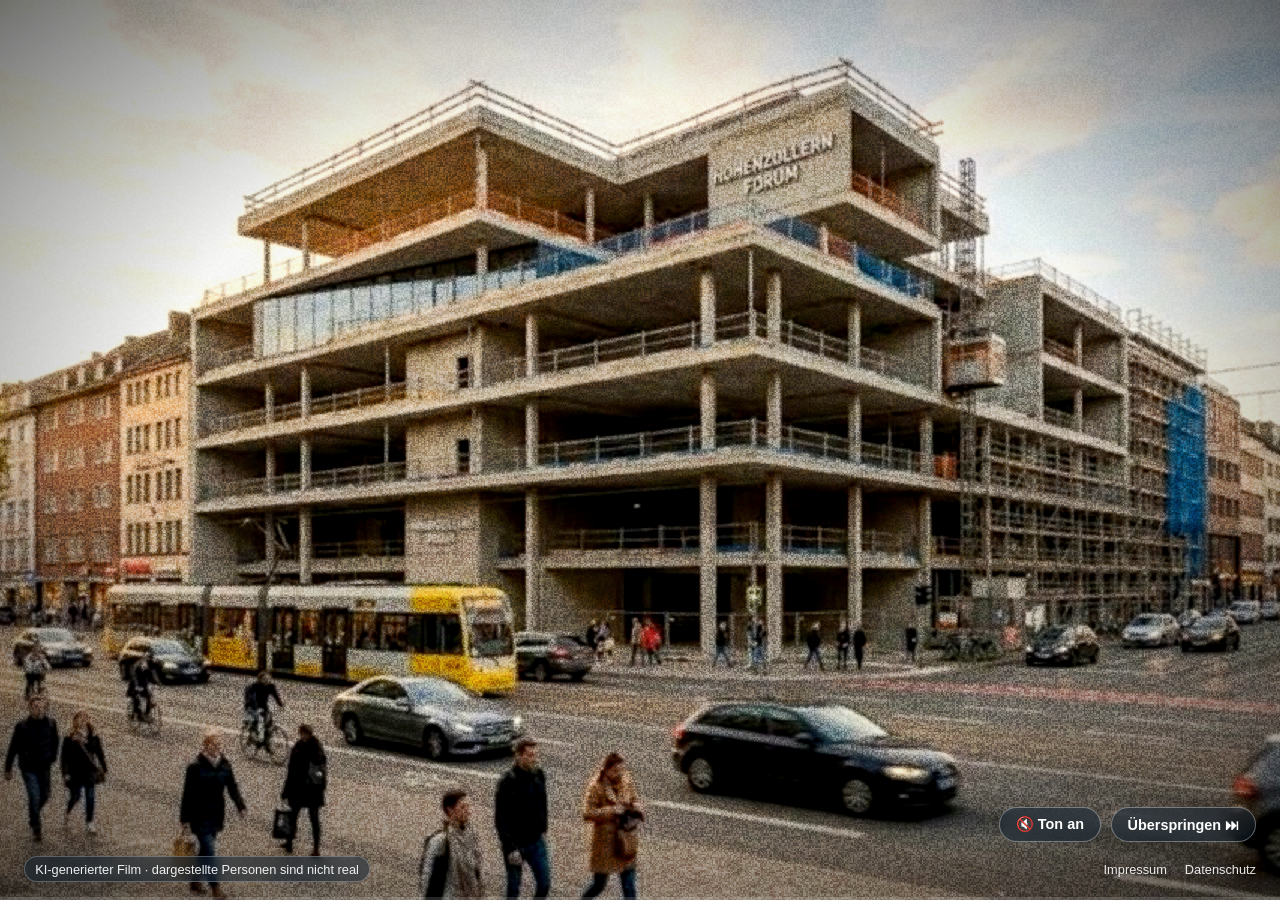
==== index.html @ 2e7d27ce "Landingpage BS Solutions: Intro-Film, Logo-Navigation, Impressum & Datenschutz - Endlos laufender In" ====
<!DOCTYPE html>
<html lang="de">
<head>
  <meta charset="utf-8">
  <meta name="viewport" content="width=device-width, initial-scale=1">
  <title>BS Solutions UG (haftungsbeschränkt)</title>
  <meta name="description" content="BS Solutions – Software für Einsatzplanung und Bestandssanierung: myDispo & Bestandsprofi.">
  <meta property="og:image" content="Public/web/hero.jpg">
  <link rel="icon" type="image/png" href="Public/web/favicon-64.png">
  <link rel="apple-touch-icon" href="Public/web/apple-touch-icon.png">
  <link rel="preload" as="image" href="Public/web/hero.jpg">
  <link rel="stylesheet" href="hero.css">
</head>
<body>
  <main class="stage" id="stage">

    <!-- Schluss-Szene: Hero-Video (liegt unter dem Film, wird weich eingeblendet; danach startet der Film von vorn) -->
    <video class="hero-image" id="heroVideo" muted playsinline preload="auto" poster="Public/web/hero.jpg"
           aria-label="BS Solutions – Team arbeitet gemeinsam an einem digitalen Dashboard">
      <source src="Public/BS%20Solutions%20hero_Video_original.mp4" type="video/mp4">
    </video>

    <!-- Film: vier Clips, die mit Pixel-Übergang ineinander übergehen (Reihenfolge/Längen in hero.js) -->
    <div class="film" id="film">
      <video class="clip is-active" id="clipA" muted playsinline preload="auto" poster="Public/web/bestand-poster.jpg">
        <source src="Public/bg-video.mp4" type="video/mp4">
      </video>
      <video class="clip" id="clipB" muted playsinline preload="auto" poster="Public/web/mydispo-poster.jpg">
        <source src="Public/myDispo%20Film%20aktuell.mp4" type="video/mp4">
      </video>
      <video class="clip" id="clipC" muted playsinline preload="auto" poster="Public/web/bss-poster.jpg">
        <source src="Public/BSS%20Video_original.mp4" type="video/mp4">
      </video>
      <video class="clip" id="clipD" muted playsinline preload="auto" poster="Public/web/rakete-poster.jpg">
        <source src="Public/BS%20Rakete%20Video_original.mp4" type="video/mp4">
      </video>
      <!-- Film-Look: Pixel-Glitch, Korn, Kratzer, Flackern, Vignette -->
      <canvas class="pixel-fx" id="pixelFx" aria-hidden="true"></canvas>
      <div class="fx grain" id="grain" aria-hidden="true"></div>
      <div class="fx scratches" aria-hidden="true"></div>
      <div class="fx flicker" aria-hidden="true"></div>
      <div class="fx vignette" aria-hidden="true"></div>
    </div>

    <!-- weicher Lichtschleier beim Übergang -->
    <div class="veil" aria-hidden="true"></div>

    <!-- Logo-Leiste (erscheint erst nach dem Film) -->
    <nav class="logo-bar" id="logoBar" aria-label="Unsere Produkte">
      <a href="https://mydispo.cloud" class="logo-chip" target="_blank" rel="noopener">
        <img src="Public/Logo_myDispo.png" alt="myDispo – Alltagsbegleitung und Einsatzplanung">
      </a>
      <a href="https://bestandsprofi.de" class="logo-chip" target="_blank" rel="noopener">
        <img src="Public/web/logo-bestandsprofi.png" alt="Bestandsprofi – Sanierungssoftware">
      </a>
    </nav>

    <!-- Steuerung während des Films -->
    <div class="film-controls" id="filmControls">
      <button type="button" class="ctrl" id="soundBtn" aria-pressed="false">🔇 Ton an</button>
      <button type="button" class="ctrl" id="skipBtn">Überspringen ⏭</button>
    </div>
    <div class="progress" id="progress"><span id="progressBar"></span></div>

    <!-- Fallback, falls Autoplay blockiert ist -->
    <button type="button" class="start-btn" id="startBtn" hidden>▶ Film starten</button>

    <!-- Nach dem Film -->
    <div class="end-ui" id="endUi">
      <button type="button" class="ctrl" id="replayBtn">↻ Film von vorn</button>
    </div>

    <!-- immer sichtbar: KI-Kennzeichnung (EU AI Act Art. 50) und Pflichtlinks -->
    <footer class="footer-bar">
      <p class="ai-label">KI-generierter Film · dargestellte Personen sind nicht real</p>
      <nav class="legal-links">
        <a href="impressum.html">Impressum</a>
        <a href="datenschutz.html">Datenschutz</a>
      </nav>
    </footer>
  </main>

  <script src="hero.js"></script>
</body>
</html>
---- hero.css ----
/* BS Solutions – Hero / Intro-Film */
*, *::before, *::after { box-sizing: border-box; }
html, body { margin: 0; height: 100%; background: #000; overflow: hidden; }
body { font-family: -apple-system, BlinkMacSystemFont, "Segoe UI", Roboto, "Helvetica Neue", Arial, sans-serif; color: #fff; }

.stage { position: fixed; inset: 0; overflow: hidden; background: #000; }

/* ---------- Endbild ---------- */
.hero-image {
  position: absolute; inset: 0; width: 100%; height: 100%;
  object-fit: cover; object-position: center;
  opacity: 0; transform: scale(1.08); filter: blur(12px);
  /* beim Neustart erst ausblenden, wenn der Film es wieder verdeckt */
  transition: opacity 0s linear 1.3s, transform 0s linear 1.3s, filter 0s linear 1.3s;
}
.stage.revealed .hero-image {
  opacity: 1; transform: scale(1); filter: blur(0);
  transition: opacity 2.2s ease .5s, filter 2.4s ease .5s, transform 4s cubic-bezier(.16,1,.3,1) .5s;
}

/* ---------- Film ---------- */
.film { position: absolute; inset: 0; z-index: 2; transition: opacity 1.2s ease, transform 1.2s ease, filter 1.2s ease; }
.clip {
  position: absolute; inset: 0; width: 100%; height: 100%; object-fit: cover;
  opacity: 0; transition: opacity 1s ease;
}
.clip.is-active { opacity: 1; }
.stage.revealed .film {
  opacity: 0; transform: scale(1.04); filter: blur(10px);
  transition: opacity 2.2s ease, transform 2.6s ease, filter 2s ease;
  pointer-events: none;
}

/* ---------- Film-Look ---------- */
.clip { filter: contrast(1.14) saturate(1.18) sepia(.06) brightness(.97); }
.clip.is-active { animation: weave 1.6s steps(1) infinite; }
@keyframes weave {            /* minimales Bildstand-Zittern wie beim Projektor */
  0%   { transform: scale(1.012) translate(0, 0); }
  12%  { transform: scale(1.012) translate(-1px, 1px); }
  25%  { transform: scale(1.012) translate(1px, 0); }
  37%  { transform: scale(1.012) translate(0, -1px); }
  50%  { transform: scale(1.012) translate(1px, 1px); }
  62%  { transform: scale(1.012) translate(-1px, 0); }
  75%  { transform: scale(1.012) translate(0, 1px); }
  87%  { transform: scale(1.012) translate(1px, -1px); }
}
.fx { position: absolute; pointer-events: none; }

/* Filmkorn: Rausch-Kachel (per JS erzeugt), springt 24×/s */
.grain {
  inset: -50%; width: 200%; height: 200%;
  background-repeat: repeat; background-size: 270px 270px; image-rendering: pixelated;
  mix-blend-mode: overlay; opacity: .3;
  animation: grain .5s steps(12) infinite;
}
@keyframes grain {
  0%   { transform: translate(0, 0); }       8%  { transform: translate(-6%, 4%); }
  17%  { transform: translate(5%, -7%); }    25% { transform: translate(-9%, -3%); }
  33%  { transform: translate(7%, 8%); }     42% { transform: translate(-3%, 9%); }
  50%  { transform: translate(10%, -2%); }   58% { transform: translate(-8%, 6%); }
  67%  { transform: translate(3%, -9%); }    75% { transform: translate(-5%, -6%); }
  83%  { transform: translate(8%, 3%); }     92% { transform: translate(-2%, -8%); }
}

/* Kratzer: dünne helle Linien, die sporadisch aufblitzen */
.scratches { inset: 0; overflow: hidden; }
.scratches::before, .scratches::after {
  content: ""; position: absolute; top: -5%; height: 110%; width: 1px;
  background: linear-gradient(transparent, rgba(255,255,255,.55) 20%, rgba(255,255,255,.25) 70%, transparent);
  opacity: 0;
}
.scratches::before { animation: scratchA 4.3s steps(1) infinite; }
.scratches::after  { width: 2px; background: linear-gradient(transparent, rgba(0,0,0,.45) 30%, transparent); animation: scratchB 6.7s steps(1) infinite; }
@keyframes scratchA {
  0% { left: 22%; opacity: 0; } 18% { left: 23%; opacity: .8; } 20% { left: 71%; opacity: .5; }
  22% { opacity: 0; } 61% { left: 48%; opacity: .7; } 63% { left: 48.4%; opacity: .4; } 65% { opacity: 0; }
}
@keyframes scratchB {
  0% { left: 80%; opacity: 0; } 34% { left: 12%; opacity: .7; } 36% { left: 12.3%; opacity: .5; }
  39% { opacity: 0; } 82% { left: 63%; opacity: .6; } 84% { opacity: 0; }
}

/* Helligkeits-Flackern */
.flicker { inset: 0; background: #000; opacity: 0; animation: flicker 2.2s steps(1) infinite; }
@keyframes flicker {
  0% { opacity: .04; } 9% { opacity: 0; } 21% { opacity: .07; } 24% { opacity: .01; }
  47% { opacity: .05; } 52% { opacity: 0; } 70% { opacity: .08; } 73% { opacity: .02; } 91% { opacity: .05; }
}

.vignette { inset: 0; background: radial-gradient(ellipse at center, transparent 55%, rgba(0,0,0,.55) 100%); }

/* Pixel-Glitch: niedrig aufgelöstes Videobild, hart hochskaliert */
.pixel-fx {
  position: absolute; inset: 0; width: 100%; height: 100%;
  image-rendering: pixelated; image-rendering: crisp-edges;
  opacity: 0; pointer-events: none;
  filter: contrast(1.14) saturate(1.25);
}
.pixel-fx.on { opacity: 1; }

@media (prefers-reduced-motion: reduce) {
  .clip.is-active, .grain, .scratches::before, .scratches::after, .flicker { animation: none; }
}

/* weicher Lichtschleier, der kurz durchs Bild zieht */
.veil {
  position: absolute; inset: 0; z-index: 3; pointer-events: none; opacity: 0;
  background: radial-gradient(ellipse at 50% 45%, rgba(255,255,255,.55), rgba(26,136,207,.18) 55%, transparent 80%);
}
.stage.revealed .veil { animation: veil 3s ease-in-out forwards; }
@keyframes veil { 0% { opacity: 0; } 40% { opacity: 1; } 100% { opacity: 0; } }

/* ---------- Logo-Leiste ---------- */
.logo-bar {
  position: absolute; top: clamp(14px, 3vh, 32px); right: clamp(14px, 3vw, 48px); z-index: 10;
  display: flex; gap: clamp(10px, 1.6vw, 22px); align-items: center;
  visibility: hidden;
}
.stage.logos-in .logo-bar { visibility: visible; }
.logo-chip {
  display: flex; align-items: center; justify-content: center;
  height: clamp(54px, 7vh, 78px); padding: 8px clamp(14px, 1.5vw, 22px);
  background: rgba(255,255,255,.88);
  backdrop-filter: blur(10px) saturate(1.4); -webkit-backdrop-filter: blur(10px) saturate(1.4);
  border: 1px solid rgba(255,255,255,.9);
  border-radius: 16px;
  box-shadow: 0 18px 40px -18px rgba(5,25,45,.7);
  opacity: 0;
  transition: transform .25s ease, box-shadow .25s ease, background .25s ease;
}
.logo-chip img { height: 100%; width: auto; display: block; }
.logo-chip:hover, .logo-chip:focus-visible {
  transform: translateY(-3px) scale(1.04);
  background: #fff;
  box-shadow: 0 24px 50px -16px rgba(5,25,45,.8), 0 0 0 3px rgba(26,136,207,.55);
  outline: none;
}
.stage.logos-in .logo-chip { animation: glideIn 1.2s cubic-bezier(.22,1,.36,1) both; }
.stage.logos-in .logo-chip:nth-child(2) { animation-delay: .2s; }
@keyframes glideIn {
  from { opacity: 0; transform: translateY(-28px); filter: blur(6px); }
  to   { opacity: 1; transform: none; filter: blur(0); }
}
/* nach der Animation: Hover-Transition wieder aktiv */
.stage.final .logo-chip { animation: none; opacity: 1; }

/* ---------- Steuerung ---------- */
.ctrl {
  font: inherit; font-size: .9rem; font-weight: 600; color: #fff; cursor: pointer;
  padding: .55em 1.1em; border-radius: 999px;
  background: rgba(10,30,50,.45); border: 1px solid rgba(255,255,255,.35);
  backdrop-filter: blur(8px); -webkit-backdrop-filter: blur(8px);
  transition: background .2s;
}
.ctrl:hover, .ctrl:focus-visible { background: rgba(10,30,50,.75); outline: none; }
.film-controls {
  position: absolute; right: 24px; bottom: 58px; z-index: 8; display: flex; gap: 10px;
  transition: opacity .4s;
}
/* während des Hero-Videos bleibt nur der Ton-Button sichtbar */
.stage.revealed #skipBtn { display: none; }

.progress { position: absolute; left: 0; right: 0; bottom: 0; height: 3px; background: rgba(255,255,255,.15); z-index: 8; }
.progress span { display: block; height: 100%; width: 0; background: linear-gradient(90deg, #0e5a8a, #1a88cf, #7cc4f5); }
.stage.revealed .progress { opacity: 0; transition: opacity .3s; }

.start-btn {
  position: absolute; left: 50%; top: 50%; transform: translate(-50%, -50%); z-index: 9;
  font: inherit; font-size: 1.2rem; font-weight: 700; color: #fff; cursor: pointer;
  padding: 1em 2em; border-radius: 999px; border: 0;
  background: linear-gradient(135deg, #0e5a8a, #1a88cf);
  box-shadow: 0 20px 50px -15px rgba(26,136,207,.9);
}

.end-ui {
  position: absolute; left: 50%; bottom: 14px; transform: translateX(-50%); z-index: 8;
  opacity: 0; pointer-events: none; transition: opacity .8s ease .6s;
}
.stage.final .end-ui { opacity: 1; pointer-events: auto; }
.stage:not(.revealed) #replayBtn { opacity: 0; pointer-events: none; transition: opacity .4s; }

/* Fußleiste: KI-Hinweis + Impressum/Datenschutz – jederzeit sichtbar */
.footer-bar {
  position: absolute; left: 24px; right: 24px; bottom: 18px; z-index: 8;
  display: flex; justify-content: space-between; align-items: center; gap: 16px;
  font-size: .8rem; pointer-events: none;
}
.footer-bar > * { pointer-events: auto; }
.ai-label {
  margin: 0; padding: .35em .8em; border-radius: 999px;
  color: rgba(255,255,255,.92); background: rgba(10,30,50,.45);
  border: 1px solid rgba(255,255,255,.25);
  backdrop-filter: blur(6px); -webkit-backdrop-filter: blur(6px);
}
.legal-links { display: flex; gap: 18px; }
.legal-links a { color: rgba(255,255,255,.9); text-decoration: none; text-shadow: 0 1px 6px rgba(0,0,0,.7); }
.legal-links a:hover, .legal-links a:focus-visible { text-decoration: underline; }
.ctrl.pulse { animation: pulse 1.6s ease-in-out infinite; }
@keyframes pulse { 0%, 100% { box-shadow: 0 0 0 0 rgba(26,136,207,.7); } 50% { box-shadow: 0 0 0 10px rgba(26,136,207,0); } }

/* ---------- Mobil ---------- */
@media (max-aspect-ratio: 1/1) {
  .hero-image { object-position: 18% center; }
  .logo-bar { left: 50%; right: auto; transform: translateX(-50%); top: auto; bottom: 130px; flex-direction: column; }
  .logo-chip { height: 64px; }
  .footer-bar { left: 12px; right: 12px; bottom: 12px; flex-direction: column; gap: 6px; font-size: .72rem; }
  .ai-label { text-align: center; }
  .film-controls { left: 16px; right: 16px; bottom: 76px; justify-content: center; }
  .end-ui { bottom: 124px; }
  .logo-bar { bottom: 176px; }
}
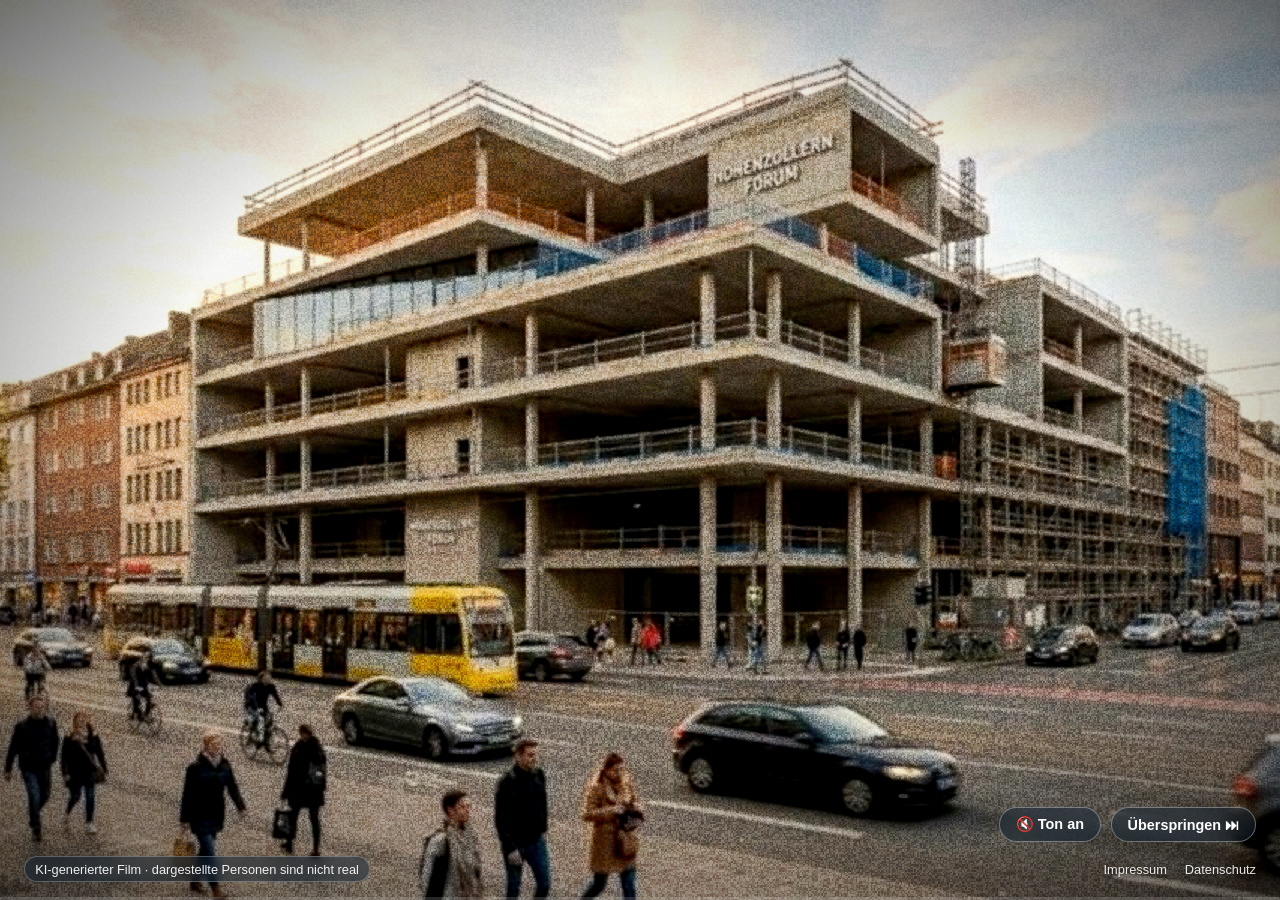
==== commit a07f5791: "Raketen-Video durch BS-Future-Video ersetzen Das neue Video läuft weiterhin fest an dritter Stelle i" ====
--- a/index.html
+++ b/index.html
@@ -31,8 +31,8 @@
       <video class="clip" id="clipC" muted playsinline preload="auto" poster="Public/web/bss-poster.jpg">
         <source src="Public/BSS%20Video_original.mp4" type="video/mp4">
       </video>
-      <video class="clip" id="clipD" muted playsinline preload="auto" poster="Public/web/rakete-poster.jpg">
-        <source src="Public/BS%20Rakete%20Video_original.mp4" type="video/mp4">
+      <video class="clip" id="clipD" muted playsinline preload="auto" poster="Public/web/future-poster.jpg">
+        <source src="Public/BS%20Future_Video_original.mp4" type="video/mp4">
       </video>
       <!-- Film-Look: Pixel-Glitch, Korn, Kratzer, Flackern, Vignette -->
       <canvas class="pixel-fx" id="pixelFx" aria-hidden="true"></canvas>
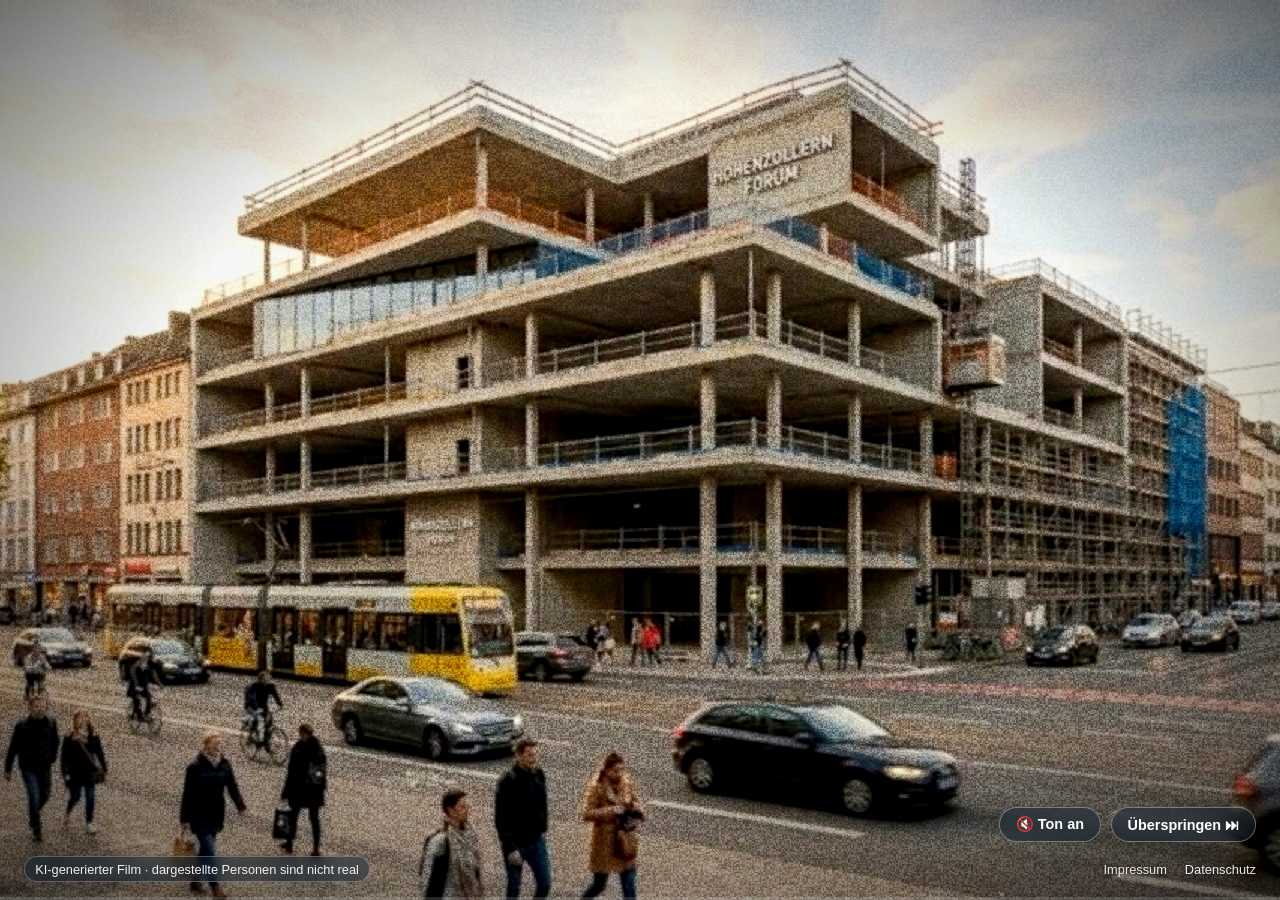
==== commit c41ea655: "myDispo-Film durch BS-Büro-Video ersetzen Das neue Video (11,6 s) läuft in voller Länge im rotierend" ====
--- a/index.html
+++ b/index.html
@@ -25,8 +25,8 @@
       <video class="clip is-active" id="clipA" muted playsinline preload="auto" poster="Public/web/bestand-poster.jpg">
         <source src="Public/bg-video.mp4" type="video/mp4">
       </video>
-      <video class="clip" id="clipB" muted playsinline preload="auto" poster="Public/web/mydispo-poster.jpg">
-        <source src="Public/myDispo%20Film%20aktuell.mp4" type="video/mp4">
+      <video class="clip" id="clipB" muted playsinline preload="auto" poster="Public/web/buero-poster.jpg">
+        <source src="Public/BS%20Buero_Video_original.mp4" type="video/mp4">
       </video>
       <video class="clip" id="clipC" muted playsinline preload="auto" poster="Public/web/bss-poster.jpg">
         <source src="Public/BSS%20Video_original.mp4" type="video/mp4">
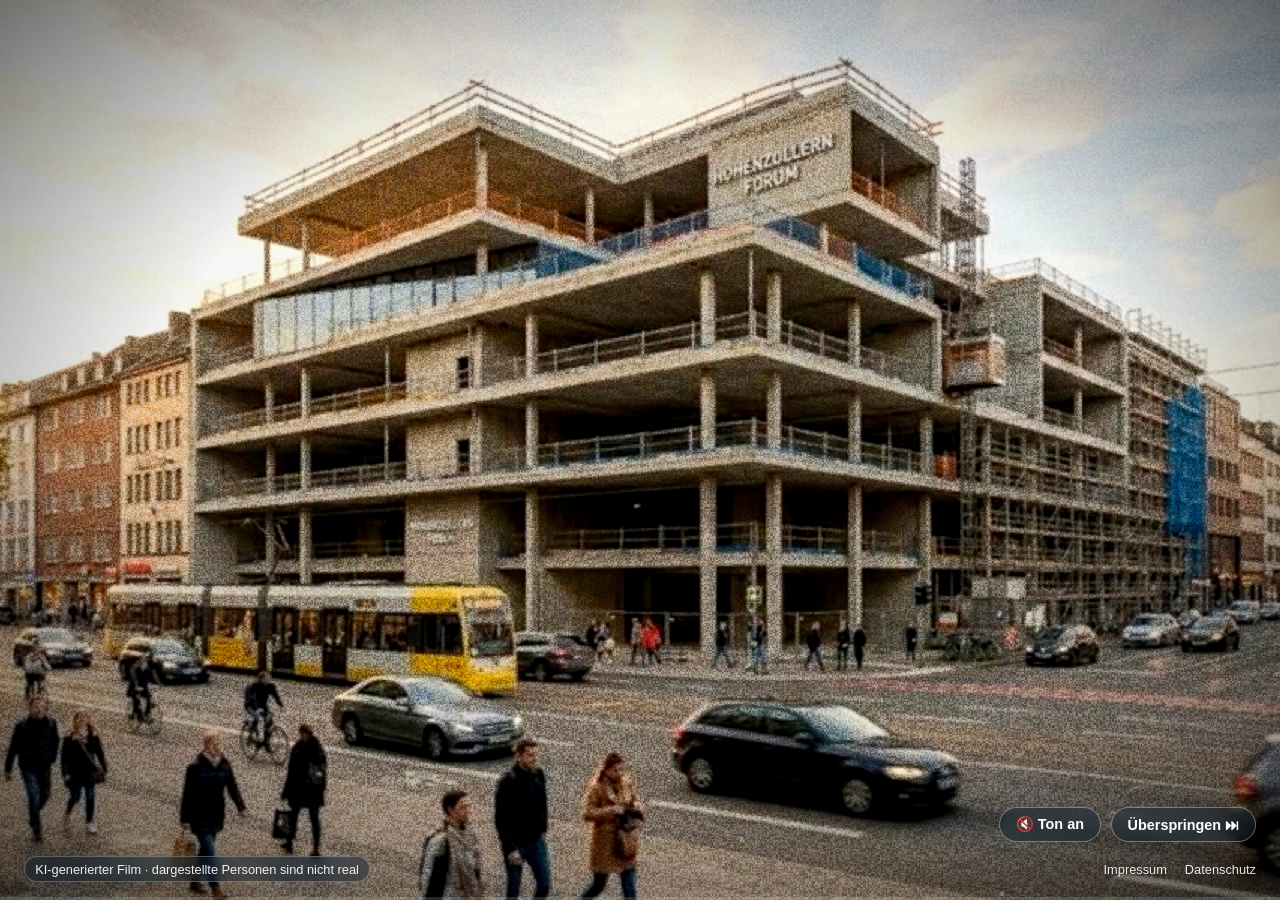
==== commit 5772ee96: "Versionsparameter für Videos, Skript und Styles (Cache-Busting) Browser laden nach Änderungen zuverl" ====
--- a/index.html
+++ b/index.html
@@ -6,33 +6,33 @@
   <title>BS Solutions UG (haftungsbeschränkt)</title>
   <meta name="description" content="BS Solutions – Software für Einsatzplanung und Bestandssanierung: myDispo & Bestandsprofi.">
   <meta property="og:image" content="Public/web/hero.jpg">
-  <link rel="icon" type="image/png" href="Public/web/favicon-64.png">
-  <link rel="apple-touch-icon" href="Public/web/apple-touch-icon.png">
-  <link rel="preload" as="image" href="Public/web/hero.jpg">
-  <link rel="stylesheet" href="hero.css">
+  <link rel="icon" type="image/png" href="Public/web/favicon-64.png?v=20261107">
+  <link rel="apple-touch-icon" href="Public/web/apple-touch-icon.png?v=20261107">
+  <link rel="preload" as="image" href="Public/web/hero.jpg?v=20261107">
+  <link rel="stylesheet" href="hero.css?v=20261107">
 </head>
 <body>
   <main class="stage" id="stage">
 
     <!-- Schluss-Szene: Hero-Video (liegt unter dem Film, wird weich eingeblendet; danach startet der Film von vorn) -->
-    <video class="hero-image" id="heroVideo" muted playsinline preload="auto" poster="Public/web/hero.jpg"
+    <video class="hero-image" id="heroVideo" muted playsinline preload="auto" poster="Public/web/hero.jpg?v=20261107"
            aria-label="BS Solutions – Team arbeitet gemeinsam an einem digitalen Dashboard">
-      <source src="Public/BS%20Solutions%20hero_Video_original.mp4" type="video/mp4">
+      <source src="Public/BS%20Solutions%20hero_Video_original.mp4?v=20261107" type="video/mp4">
     </video>
 
     <!-- Film: vier Clips, die mit Pixel-Übergang ineinander übergehen (Reihenfolge/Längen in hero.js) -->
     <div class="film" id="film">
-      <video class="clip is-active" id="clipA" muted playsinline preload="auto" poster="Public/web/bestand-poster.jpg">
-        <source src="Public/bg-video.mp4" type="video/mp4">
+      <video class="clip is-active" id="clipA" muted playsinline preload="auto" poster="Public/web/bestand-poster.jpg?v=20261107">
+        <source src="Public/bg-video.mp4?v=20261107" type="video/mp4">
       </video>
-      <video class="clip" id="clipB" muted playsinline preload="auto" poster="Public/web/buero-poster.jpg">
-        <source src="Public/BS%20Buero_Video_original.mp4" type="video/mp4">
+      <video class="clip" id="clipB" muted playsinline preload="auto" poster="Public/web/buero-poster.jpg?v=20261107">
+        <source src="Public/BS%20Buero_Video_original.mp4?v=20261107" type="video/mp4">
       </video>
-      <video class="clip" id="clipC" muted playsinline preload="auto" poster="Public/web/bss-poster.jpg">
-        <source src="Public/BSS%20Video_original.mp4" type="video/mp4">
+      <video class="clip" id="clipC" muted playsinline preload="auto" poster="Public/web/bss-poster.jpg?v=20261107">
+        <source src="Public/BSS%20Video_original.mp4?v=20261107" type="video/mp4">
       </video>
-      <video class="clip" id="clipD" muted playsinline preload="auto" poster="Public/web/future-poster.jpg">
-        <source src="Public/BS%20Future_Video_original.mp4" type="video/mp4">
+      <video class="clip" id="clipD" muted playsinline preload="auto" poster="Public/web/future-poster.jpg?v=20261107">
+        <source src="Public/BS%20Future_Video_original.mp4?v=20261107" type="video/mp4">
       </video>
       <!-- Film-Look: Pixel-Glitch, Korn, Kratzer, Flackern, Vignette -->
       <canvas class="pixel-fx" id="pixelFx" aria-hidden="true"></canvas>
@@ -48,10 +48,10 @@
     <!-- Logo-Leiste (erscheint erst nach dem Film) -->
     <nav class="logo-bar" id="logoBar" aria-label="Unsere Produkte">
       <a href="https://mydispo.cloud" class="logo-chip" target="_blank" rel="noopener">
-        <img src="Public/Logo_myDispo.png" alt="myDispo – Alltagsbegleitung und Einsatzplanung">
+        <img src="Public/Logo_myDispo.png?v=20261107" alt="myDispo – Alltagsbegleitung und Einsatzplanung">
       </a>
       <a href="https://bestandsprofi.de" class="logo-chip" target="_blank" rel="noopener">
-        <img src="Public/web/logo-bestandsprofi.png" alt="Bestandsprofi – Sanierungssoftware">
+        <img src="Public/web/logo-bestandsprofi.png?v=20261107" alt="Bestandsprofi – Sanierungssoftware">
       </a>
     </nav>
 
@@ -80,6 +80,6 @@
     </footer>
   </main>
 
-  <script src="hero.js"></script>
+  <script src="hero.js?v=20261107"></script>
 </body>
 </html>
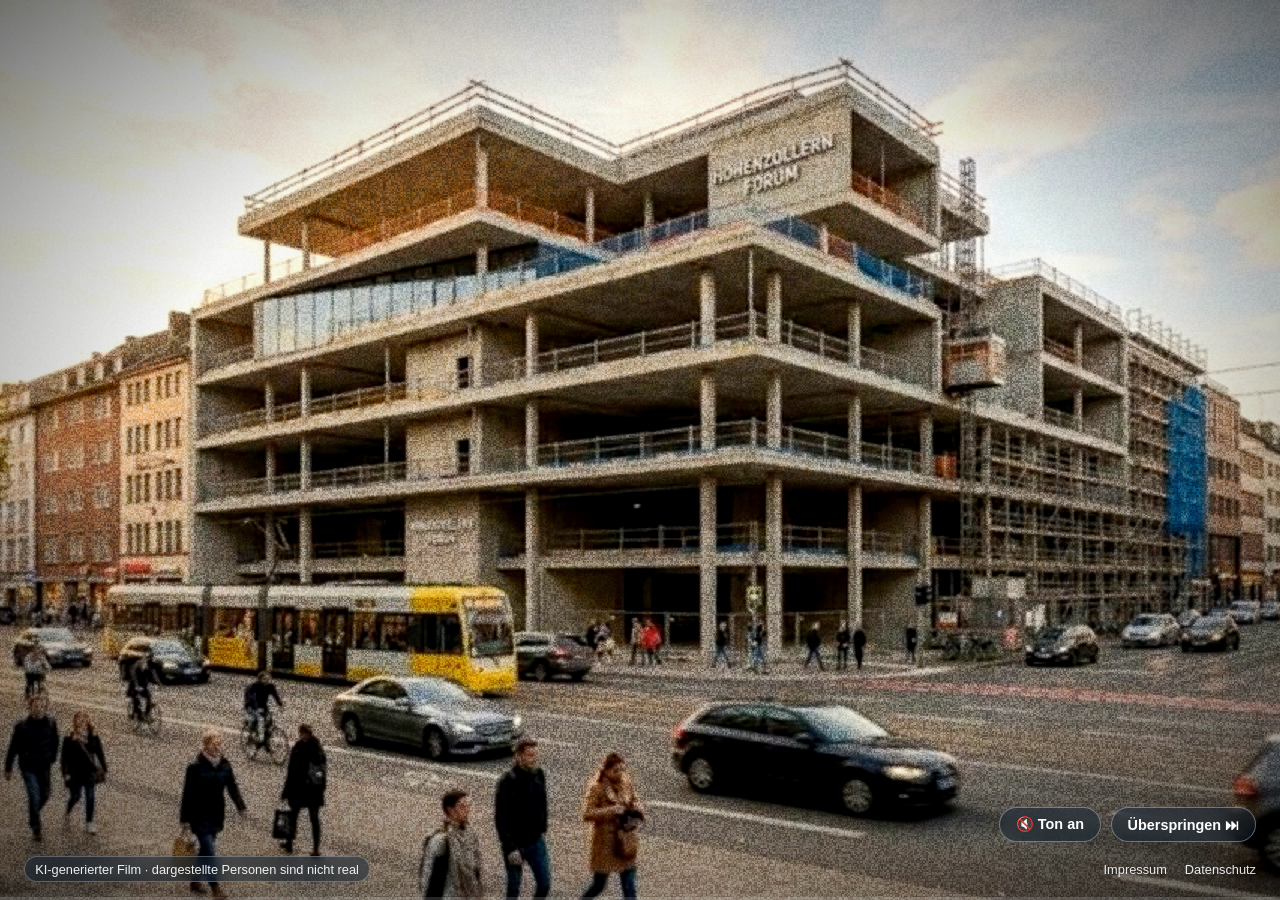
==== commit 6fb6a2a4: "Büro-Video auf die ersten 3 Sekunden kürzen Gekürzte Szenen laufen jetzt vollständig aus, bevor der " ====
--- a/index.html
+++ b/index.html
@@ -6,33 +6,33 @@
   <title>BS Solutions UG (haftungsbeschränkt)</title>
   <meta name="description" content="BS Solutions – Software für Einsatzplanung und Bestandssanierung: myDispo & Bestandsprofi.">
   <meta property="og:image" content="Public/web/hero.jpg">
-  <link rel="icon" type="image/png" href="Public/web/favicon-64.png?v=20261107">
-  <link rel="apple-touch-icon" href="Public/web/apple-touch-icon.png?v=20261107">
-  <link rel="preload" as="image" href="Public/web/hero.jpg?v=20261107">
-  <link rel="stylesheet" href="hero.css?v=20261107">
+  <link rel="icon" type="image/png" href="Public/web/favicon-64.png?v=2026110703">
+  <link rel="apple-touch-icon" href="Public/web/apple-touch-icon.png?v=2026110703">
+  <link rel="preload" as="image" href="Public/web/hero.jpg?v=2026110703">
+  <link rel="stylesheet" href="hero.css?v=2026110703">
 </head>
 <body>
   <main class="stage" id="stage">
 
     <!-- Schluss-Szene: Hero-Video (liegt unter dem Film, wird weich eingeblendet; danach startet der Film von vorn) -->
-    <video class="hero-image" id="heroVideo" muted playsinline preload="auto" poster="Public/web/hero.jpg?v=20261107"
+    <video class="hero-image" id="heroVideo" muted playsinline preload="auto" poster="Public/web/hero.jpg?v=2026110703"
            aria-label="BS Solutions – Team arbeitet gemeinsam an einem digitalen Dashboard">
-      <source src="Public/BS%20Solutions%20hero_Video_original.mp4?v=20261107" type="video/mp4">
+      <source src="Public/BS%20Solutions%20hero_Video_original.mp4?v=2026110703" type="video/mp4">
     </video>
 
     <!-- Film: vier Clips, die mit Pixel-Übergang ineinander übergehen (Reihenfolge/Längen in hero.js) -->
     <div class="film" id="film">
-      <video class="clip is-active" id="clipA" muted playsinline preload="auto" poster="Public/web/bestand-poster.jpg?v=20261107">
-        <source src="Public/bg-video.mp4?v=20261107" type="video/mp4">
+      <video class="clip is-active" id="clipA" muted playsinline preload="auto" poster="Public/web/bestand-poster.jpg?v=2026110703">
+        <source src="Public/bg-video.mp4?v=2026110703" type="video/mp4">
       </video>
-      <video class="clip" id="clipB" muted playsinline preload="auto" poster="Public/web/buero-poster.jpg?v=20261107">
-        <source src="Public/BS%20Buero_Video_original.mp4?v=20261107" type="video/mp4">
+      <video class="clip" id="clipB" muted playsinline preload="auto" poster="Public/web/buero-poster.jpg?v=2026110703">
+        <source src="Public/BS%20Buero_Video_original.mp4?v=2026110703" type="video/mp4">
       </video>
-      <video class="clip" id="clipC" muted playsinline preload="auto" poster="Public/web/bss-poster.jpg?v=20261107">
-        <source src="Public/BSS%20Video_original.mp4?v=20261107" type="video/mp4">
+      <video class="clip" id="clipC" muted playsinline preload="auto" poster="Public/web/bss-poster.jpg?v=2026110703">
+        <source src="Public/BSS%20Video_original.mp4?v=2026110703" type="video/mp4">
       </video>
-      <video class="clip" id="clipD" muted playsinline preload="auto" poster="Public/web/future-poster.jpg?v=20261107">
-        <source src="Public/BS%20Future_Video_original.mp4?v=20261107" type="video/mp4">
+      <video class="clip" id="clipD" muted playsinline preload="auto" poster="Public/web/future-poster.jpg?v=2026110703">
+        <source src="Public/BS%20Future_Video_original.mp4?v=2026110703" type="video/mp4">
       </video>
       <!-- Film-Look: Pixel-Glitch, Korn, Kratzer, Flackern, Vignette -->
       <canvas class="pixel-fx" id="pixelFx" aria-hidden="true"></canvas>
@@ -48,10 +48,10 @@
     <!-- Logo-Leiste (erscheint erst nach dem Film) -->
     <nav class="logo-bar" id="logoBar" aria-label="Unsere Produkte">
       <a href="https://mydispo.cloud" class="logo-chip" target="_blank" rel="noopener">
-        <img src="Public/Logo_myDispo.png?v=20261107" alt="myDispo – Alltagsbegleitung und Einsatzplanung">
+        <img src="Public/Logo_myDispo.png?v=2026110703" alt="myDispo – Alltagsbegleitung und Einsatzplanung">
       </a>
       <a href="https://bestandsprofi.de" class="logo-chip" target="_blank" rel="noopener">
-        <img src="Public/web/logo-bestandsprofi.png?v=20261107" alt="Bestandsprofi – Sanierungssoftware">
+        <img src="Public/web/logo-bestandsprofi.png?v=2026110703" alt="Bestandsprofi – Sanierungssoftware">
       </a>
     </nav>
 
@@ -80,6 +80,6 @@
     </footer>
   </main>
 
-  <script src="hero.js?v=20261107"></script>
+  <script src="hero.js?v=2026110703"></script>
 </body>
 </html>
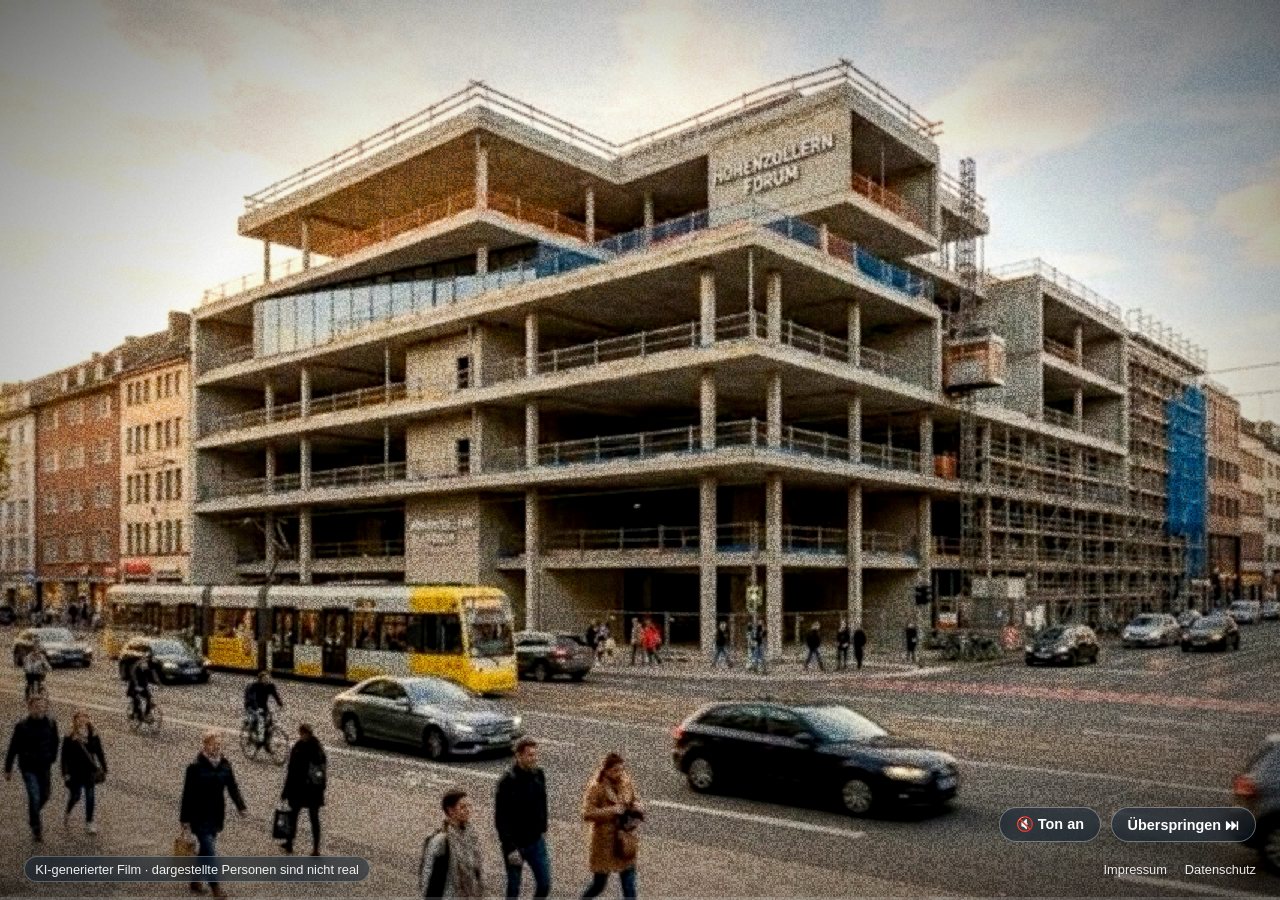
==== commit 2bb707f0: "bg-video auf 4 s kürzen und Startseite für Smartphones optimieren - bg-video im Intro-Film insgesamt" ====
--- a/index.html
+++ b/index.html
@@ -2,37 +2,37 @@
 <html lang="de">
 <head>
   <meta charset="utf-8">
-  <meta name="viewport" content="width=device-width, initial-scale=1">
+  <meta name="viewport" content="width=device-width, initial-scale=1, viewport-fit=cover">
   <title>BS Solutions UG (haftungsbeschränkt)</title>
   <meta name="description" content="BS Solutions – Software für Einsatzplanung und Bestandssanierung: myDispo & Bestandsprofi.">
   <meta property="og:image" content="Public/web/hero.jpg">
-  <link rel="icon" type="image/png" href="Public/web/favicon-64.png?v=2026110703">
-  <link rel="apple-touch-icon" href="Public/web/apple-touch-icon.png?v=2026110703">
-  <link rel="preload" as="image" href="Public/web/hero.jpg?v=2026110703">
-  <link rel="stylesheet" href="hero.css?v=2026110703">
+  <link rel="icon" type="image/png" href="Public/web/favicon-64.png?v=2026110705">
+  <link rel="apple-touch-icon" href="Public/web/apple-touch-icon.png?v=2026110705">
+  <link rel="preload" as="image" href="Public/web/hero.jpg?v=2026110705">
+  <link rel="stylesheet" href="hero.css?v=2026110705">
 </head>
 <body>
   <main class="stage" id="stage">
 
     <!-- Schluss-Szene: Hero-Video (liegt unter dem Film, wird weich eingeblendet; danach startet der Film von vorn) -->
-    <video class="hero-image" id="heroVideo" muted playsinline preload="auto" poster="Public/web/hero.jpg?v=2026110703"
+    <video class="hero-image" id="heroVideo" muted playsinline preload="auto" poster="Public/web/hero.jpg?v=2026110705"
            aria-label="BS Solutions – Team arbeitet gemeinsam an einem digitalen Dashboard">
-      <source src="Public/BS%20Solutions%20hero_Video_original.mp4?v=2026110703" type="video/mp4">
+      <source src="Public/BS%20Solutions%20hero_Video_original.mp4?v=2026110705" type="video/mp4">
     </video>
 
     <!-- Film: vier Clips, die mit Pixel-Übergang ineinander übergehen (Reihenfolge/Längen in hero.js) -->
     <div class="film" id="film">
-      <video class="clip is-active" id="clipA" muted playsinline preload="auto" poster="Public/web/bestand-poster.jpg?v=2026110703">
-        <source src="Public/bg-video.mp4?v=2026110703" type="video/mp4">
+      <video class="clip is-active" id="clipA" muted playsinline preload="auto" poster="Public/web/bestand-poster.jpg?v=2026110705">
+        <source src="Public/bg-video.mp4?v=2026110705" type="video/mp4">
       </video>
-      <video class="clip" id="clipB" muted playsinline preload="auto" poster="Public/web/buero-poster.jpg?v=2026110703">
-        <source src="Public/BS%20Buero_Video_original.mp4?v=2026110703" type="video/mp4">
+      <video class="clip" id="clipB" muted playsinline preload="auto" poster="Public/web/buero-poster.jpg?v=2026110705">
+        <source src="Public/BS%20Buero_Video_original.mp4?v=2026110705" type="video/mp4">
       </video>
-      <video class="clip" id="clipC" muted playsinline preload="auto" poster="Public/web/bss-poster.jpg?v=2026110703">
-        <source src="Public/BSS%20Video_original.mp4?v=2026110703" type="video/mp4">
+      <video class="clip" id="clipC" muted playsinline preload="auto" poster="Public/web/bss-poster.jpg?v=2026110705">
+        <source src="Public/BSS%20Video_original.mp4?v=2026110705" type="video/mp4">
       </video>
-      <video class="clip" id="clipD" muted playsinline preload="auto" poster="Public/web/future-poster.jpg?v=2026110703">
-        <source src="Public/BS%20Future_Video_original.mp4?v=2026110703" type="video/mp4">
+      <video class="clip" id="clipD" muted playsinline preload="auto" poster="Public/web/future-poster.jpg?v=2026110705">
+        <source src="Public/BS%20Future_Video_original.mp4?v=2026110705" type="video/mp4">
       </video>
       <!-- Film-Look: Pixel-Glitch, Korn, Kratzer, Flackern, Vignette -->
       <canvas class="pixel-fx" id="pixelFx" aria-hidden="true"></canvas>
@@ -42,16 +42,22 @@
       <div class="fx vignette" aria-hidden="true"></div>
     </div>
 
+    <!-- Hochformat: dunkler Verlauf unten, verdeckt den im Video eingebrannten (dort abgeschnittenen) Schriftzug -->
+    <div class="mobile-shade" aria-hidden="true"></div>
+
+    <!-- Claim: im Querformat steckt er im Video, im Hochformat wird er als Text gezeigt -->
+    <h1 class="claim">Wir entwickeln <span>Software-Lösungen</span></h1>
+
     <!-- weicher Lichtschleier beim Übergang -->
     <div class="veil" aria-hidden="true"></div>
 
     <!-- Logo-Leiste (erscheint erst nach dem Film) -->
     <nav class="logo-bar" id="logoBar" aria-label="Unsere Produkte">
       <a href="https://mydispo.cloud" class="logo-chip" target="_blank" rel="noopener">
-        <img src="Public/Logo_myDispo.png?v=2026110703" alt="myDispo – Alltagsbegleitung und Einsatzplanung">
+        <img src="Public/Logo_myDispo.png?v=2026110705" alt="myDispo – Alltagsbegleitung und Einsatzplanung">
       </a>
       <a href="https://bestandsprofi.de" class="logo-chip" target="_blank" rel="noopener">
-        <img src="Public/web/logo-bestandsprofi.png?v=2026110703" alt="Bestandsprofi – Sanierungssoftware">
+        <img src="Public/web/logo-bestandsprofi.png?v=2026110705" alt="Bestandsprofi – Sanierungssoftware">
       </a>
     </nav>
 
@@ -80,6 +86,6 @@
     </footer>
   </main>
 
-  <script src="hero.js?v=2026110703"></script>
+  <script src="hero.js?v=2026110705"></script>
 </body>
 </html>
--- a/hero.css
+++ b/hero.css
@@ -198,14 +198,76 @@
 .ctrl.pulse { animation: pulse 1.6s ease-in-out infinite; }
 @keyframes pulse { 0%, 100% { box-shadow: 0 0 0 0 rgba(26,136,207,.7); } 50% { box-shadow: 0 0 0 10px rgba(26,136,207,0); } }
 
-/* ---------- Mobil ---------- */
+/* ---------- Claim & Verlauf (nur im Hochformat sichtbar) ---------- */
+.claim {                      /* Querformat: Text steckt im Video → nur für Screenreader/Suchmaschinen */
+  position: absolute; width: 1px; height: 1px; margin: -1px; overflow: hidden; clip: rect(0 0 0 0); white-space: nowrap;
+}
+.mobile-shade { display: none; }
+
+/* ---------- Mobil: Hochformat ---------- */
 @media (max-aspect-ratio: 1/1) {
   .hero-image { object-position: 18% center; }
-  .logo-bar { left: 50%; right: auto; transform: translateX(-50%); top: auto; bottom: 130px; flex-direction: column; }
-  .logo-chip { height: 64px; }
-  .footer-bar { left: 12px; right: 12px; bottom: 12px; flex-direction: column; gap: 6px; font-size: .72rem; }
+
+  /* Verlauf ab ca. 60 % Höhe – der eingebrannte Schriftzug liegt bei 80–87 % und verschwindet darunter */
+  .mobile-shade {
+    display: block; position: absolute; inset: 0; z-index: 4; pointer-events: none;
+    background: linear-gradient(to bottom, transparent 55%, rgba(4,14,28,.8) 66%, rgb(4,14,28) 76%);
+    opacity: 0; transition: opacity .6s ease;
+  }
+  .stage.revealed .mobile-shade { opacity: 1; transition: opacity 1.6s ease .4s; }
+
+  .claim {
+    position: absolute; left: 20px; right: 20px; top: auto; width: auto; height: auto; margin: 0; overflow: visible; clip: auto; white-space: normal;
+    bottom: calc(126px + env(safe-area-inset-bottom)); z-index: 6;
+    font-size: clamp(1.7rem, 8.4vw, 2.6rem); font-weight: 700; line-height: 1.08; letter-spacing: -.01em;
+    text-align: center; color: #fff; text-shadow: 0 2px 18px rgba(0,0,0,.55);
+    opacity: 0; transform: translateY(14px); transition: opacity .4s ease, transform .4s ease;
+  }
+  .claim span { display: block; color: #7cc4f5; }
+  .stage.revealed .claim { opacity: 1; transform: none; transition: opacity 1.2s ease 1.4s, transform 1.4s cubic-bezier(.22,1,.36,1) 1.4s; }
+
+  /* Logos weiter oben, mittig unter dem Firmenlogo im Video */
+  .logo-bar {
+    left: 50%; right: auto; top: 35%; bottom: auto; transform: translateX(-50%);
+    flex-direction: column; gap: 12px;
+  }
+  .logo-chip { height: 66px; padding: 8px 14px; }
+
+  /* Steuerung in einer Zeile: links „Film von vorn“, rechts Ton/Überspringen */
+  .film-controls { left: auto; right: 16px; bottom: calc(70px + env(safe-area-inset-bottom)); gap: 8px; }
+  .end-ui { left: 16px; transform: none; bottom: calc(70px + env(safe-area-inset-bottom)); }
+  .ctrl { font-size: .85rem; padding: .55em 1em; }
+
+  .footer-bar {
+    left: 12px; right: 12px; bottom: calc(12px + env(safe-area-inset-bottom));
+    flex-direction: column; gap: 6px; font-size: .72rem;
+  }
   .ai-label { text-align: center; }
-  .film-controls { left: 16px; right: 16px; bottom: 76px; justify-content: center; }
-  .end-ui { bottom: 124px; }
-  .logo-bar { bottom: 176px; }
-}
+}
+
+/* ---------- Mobil: Querformat (niedrige Höhe) ---------- */
+/* Breite Bildschirme schneiden das Video oben/unten ab – der Video-Schriftzug läge dann auf der Fußleiste.
+   Deshalb auch hier: Verlauf unten + Claim als Text. */
+@media (min-aspect-ratio: 1/1) and (max-height: 500px) {
+  .mobile-shade {
+    display: block; position: absolute; inset: 0; z-index: 4; pointer-events: none;
+    background: linear-gradient(to bottom, transparent 48%, rgba(4,14,28,.8) 62%, rgb(4,14,28) 74%);
+    opacity: 0; transition: opacity .6s ease;
+  }
+  .stage.revealed .mobile-shade { opacity: 1; transition: opacity 1.6s ease .4s; }
+  .claim {
+    position: absolute; left: 16px; right: 16px; top: auto; width: auto; height: auto; margin: 0; overflow: visible; clip: auto;
+    bottom: 88px; z-index: 6;
+    font-size: clamp(1.2rem, 6vh, 1.6rem); font-weight: 700; line-height: 1.1; color: #fff;
+    text-shadow: 0 2px 14px rgba(0,0,0,.55);
+    opacity: 0; transition: opacity .4s ease;
+  }
+  .claim span { color: #7cc4f5; }
+  .stage.revealed .claim { opacity: 1; transition: opacity 1.2s ease 1.4s; }
+
+  .logo-chip { height: 46px; padding: 6px 12px; border-radius: 12px; }
+  .film-controls { right: 14px; bottom: 44px; }
+  .footer-bar { left: 14px; right: 14px; bottom: 10px; font-size: .7rem; }
+  .ctrl { font-size: .8rem; padding: .45em .9em; }
+  .end-ui { left: 14px; transform: none; bottom: 44px; }
+}
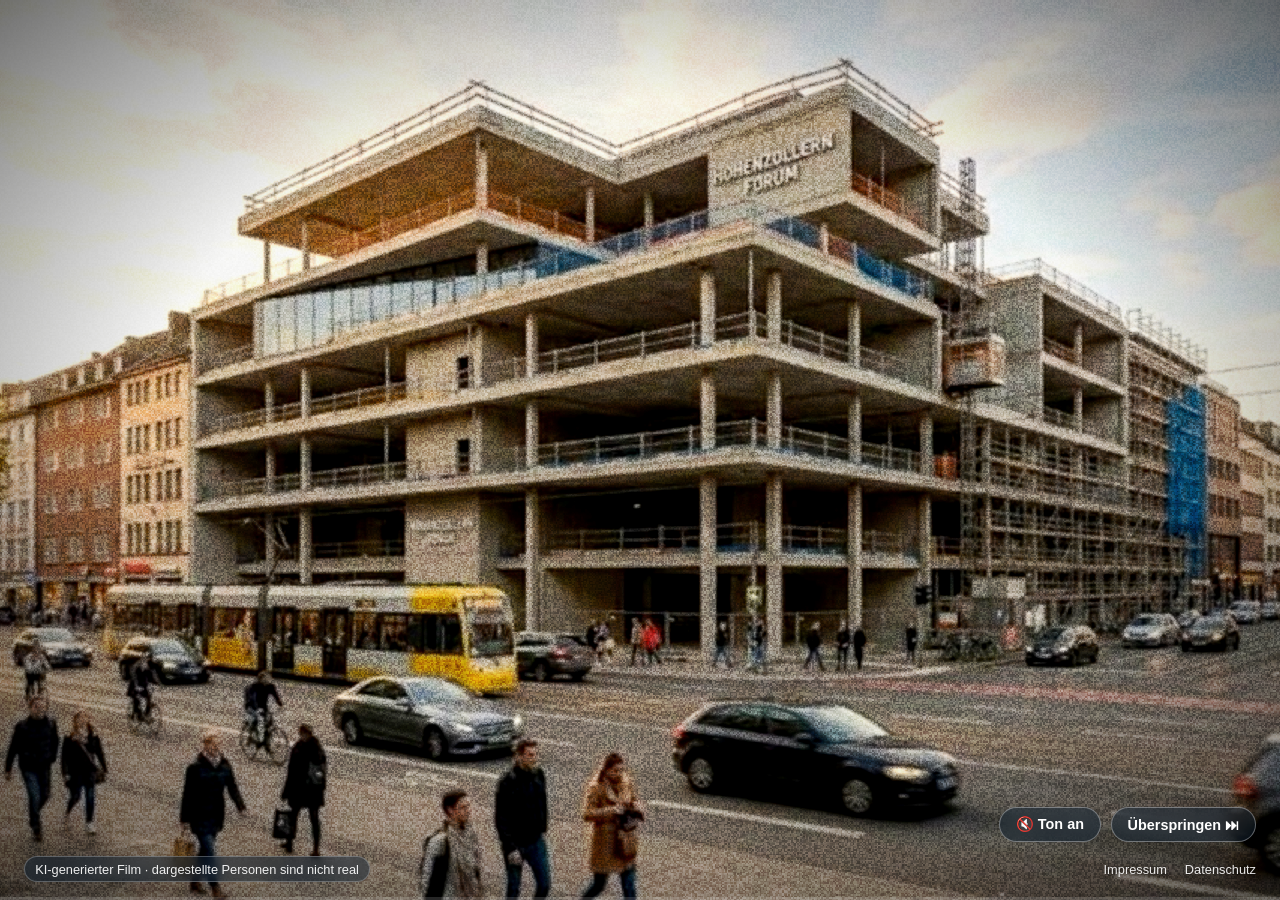
==== commit a2f23bf9: "Bestandsprofi-Logo im bg-video einblenden, Schluss-Logos freigestellt - bg-video: freigestelltes Bes" ====
--- a/index.html
+++ b/index.html
@@ -9,7 +9,7 @@
   <link rel="icon" type="image/png" href="Public/web/favicon-64.png?v=2026110705">
   <link rel="apple-touch-icon" href="Public/web/apple-touch-icon.png?v=2026110705">
   <link rel="preload" as="image" href="Public/web/hero.jpg?v=2026110705">
-  <link rel="stylesheet" href="hero.css?v=2026110705">
+  <link rel="stylesheet" href="hero.css?v=2026110807">
 </head>
 <body>
   <main class="stage" id="stage">
@@ -34,6 +34,10 @@
       <video class="clip" id="clipD" muted playsinline preload="auto" poster="Public/web/future-poster.jpg?v=2026110705">
         <source src="Public/BS%20Future_Video_original.mp4?v=2026110705" type="video/mp4">
       </video>
+      <!-- Bestandsprofi-Logo (freigestellt): blendet mittig ein und wieder aus, sobald das bg-video (clipA) läuft – Animation per CSS -->
+      <div class="clip-title" aria-hidden="true">
+        <img src="Public/web/logo-bestandsprofi-hell.png?v=2026110804" alt="">
+      </div>
       <!-- Film-Look: Pixel-Glitch, Korn, Kratzer, Flackern, Vignette -->
       <canvas class="pixel-fx" id="pixelFx" aria-hidden="true"></canvas>
       <div class="fx grain" id="grain" aria-hidden="true"></div>
@@ -51,13 +55,13 @@
     <!-- weicher Lichtschleier beim Übergang -->
     <div class="veil" aria-hidden="true"></div>
 
-    <!-- Logo-Leiste (erscheint erst nach dem Film) -->
+    <!-- Logo-Leiste (erscheint nach dem Film; freigestellte Logos) -->
     <nav class="logo-bar" id="logoBar" aria-label="Unsere Produkte">
       <a href="https://mydispo.cloud" class="logo-chip" target="_blank" rel="noopener">
-        <img src="Public/Logo_myDispo.png?v=2026110705" alt="myDispo – Alltagsbegleitung und Einsatzplanung">
+        <img src="Public/web/logo-mydispo-hell.png?v=2026110805" alt="myDispo – Alltagsbegleitung und Einsatzplanung">
       </a>
       <a href="https://bestandsprofi.de" class="logo-chip" target="_blank" rel="noopener">
-        <img src="Public/web/logo-bestandsprofi.png?v=2026110705" alt="Bestandsprofi – Sanierungssoftware">
+        <img src="Public/web/logo-bestandsprofi-hell.png?v=2026110805" alt="Bestandsprofi – Sanierungssoftware">
       </a>
     </nav>
 
@@ -86,6 +90,6 @@
     </footer>
   </main>
 
-  <script src="hero.js?v=2026110705"></script>
+  <script src="hero.js?v=2026110803"></script>
 </body>
 </html>
--- a/hero.css
+++ b/hero.css
@@ -30,6 +30,28 @@
   transition: opacity 2.2s ease, transform 2.6s ease, filter 2s ease;
   pointer-events: none;
 }
+
+/* ---------- Bestandsprofi-Logo zum bg-video: freigestellt, mittig ein- und ausblenden ---------- */
+.clip-title {
+  position: absolute; z-index: 1; left: 50%; top: 50%;
+  width: clamp(280px, 46vw, 760px);
+  transform: translate(-50%, -50%);
+  pointer-events: none; opacity: 0;
+}
+.clip-title img {
+  width: 100%; height: auto; display: block;
+  filter: drop-shadow(0 4px 18px rgba(0,0,0,.6)) drop-shadow(0 1px 4px rgba(0,0,0,.5));
+}
+/* Clip ist 4 s sichtbar: ein (0,4–1,2 s), stehen, aus (bis 3,2 s) – vor dem Pixel-Übergang */
+#clipA.is-active ~ .clip-title { animation: clipTitle 4s ease both; }
+@keyframes clipTitle {
+  0%, 10% { opacity: 0; transform: translate(-50%, -50%) scale(.96); filter: blur(8px); }
+  30%     { opacity: 1; transform: translate(-50%, -50%) scale(1);   filter: blur(0); }
+  62%     { opacity: 1; transform: translate(-50%, -50%) scale(1.02); filter: blur(0); }
+  80%, 100% { opacity: 0; transform: translate(-50%, -50%) scale(1.04); filter: blur(6px); }
+}
+@media (max-aspect-ratio: 1/1) { .clip-title { width: 84vw; } }
+@media (prefers-reduced-motion: reduce) { #clipA.is-active ~ .clip-title { animation: none; } }
 
 /* ---------- Film-Look ---------- */
 .clip { filter: contrast(1.14) saturate(1.18) sepia(.06) brightness(.97); }
@@ -110,31 +132,27 @@
 .stage.revealed .veil { animation: veil 3s ease-in-out forwards; }
 @keyframes veil { 0% { opacity: 0; } 40% { opacity: 1; } 100% { opacity: 0; } }
 
-/* ---------- Logo-Leiste ---------- */
+/* ---------- Logo-Leiste (Schlussbild) ---------- */
+/* Freigestellte PNGs ohne Hintergrund (wie das Logo im Film). Oben rechts, neben dem BS-Solutions-Logo im Video. */
 .logo-bar {
+  --logo-h: min(7.4vw, 13vh, 132px);
   position: absolute; top: clamp(14px, 3vh, 32px); right: clamp(14px, 3vw, 48px); z-index: 10;
-  display: flex; gap: clamp(10px, 1.6vw, 22px); align-items: center;
-  visibility: hidden;
+  display: flex; gap: clamp(16px, 2.2vw, 40px); align-items: center;
+  visibility: hidden; transition: opacity .6s ease;
 }
 .stage.logos-in .logo-bar { visibility: visible; }
 .logo-chip {
-  display: flex; align-items: center; justify-content: center;
-  height: clamp(54px, 7vh, 78px); padding: 8px clamp(14px, 1.5vw, 22px);
-  background: rgba(255,255,255,.88);
-  backdrop-filter: blur(10px) saturate(1.4); -webkit-backdrop-filter: blur(10px) saturate(1.4);
-  border: 1px solid rgba(255,255,255,.9);
-  border-radius: 16px;
-  box-shadow: 0 18px 40px -18px rgba(5,25,45,.7);
+  display: block; height: var(--logo-h);
   opacity: 0;
-  transition: transform .25s ease, box-shadow .25s ease, background .25s ease;
-}
-.logo-chip img { height: 100%; width: auto; display: block; }
-.logo-chip:hover, .logo-chip:focus-visible {
-  transform: translateY(-3px) scale(1.04);
-  background: #fff;
-  box-shadow: 0 24px 50px -16px rgba(5,25,45,.8), 0 0 0 3px rgba(26,136,207,.55);
+  transition: transform .25s ease, filter .25s ease;
   outline: none;
 }
+.logo-chip img {
+  height: 100%; width: auto; display: block;
+  filter: drop-shadow(0 4px 18px rgba(0,0,0,.6)) drop-shadow(0 1px 4px rgba(0,0,0,.5));
+}
+.logo-chip:hover, .logo-chip:focus-visible { transform: translateY(-4px) scale(1.03); }
+.logo-chip:focus-visible img { filter: drop-shadow(0 0 10px rgba(124,196,245,.9)) drop-shadow(0 4px 18px rgba(0,0,0,.6)); }
 .stage.logos-in .logo-chip { animation: glideIn 1.2s cubic-bezier(.22,1,.36,1) both; }
 .stage.logos-in .logo-chip:nth-child(2) { animation-delay: .2s; }
 @keyframes glideIn {
@@ -228,10 +246,12 @@
 
   /* Logos weiter oben, mittig unter dem Firmenlogo im Video */
   .logo-bar {
+    --logo-h: min(17vw, 9vh, 96px);
     left: 50%; right: auto; top: 35%; bottom: auto; transform: translateX(-50%);
     flex-direction: column; gap: 12px;
   }
-  .logo-chip { height: 66px; padding: 8px 14px; }
+  /* läuft der Film erneut, würden die Logos mittig das Bild verdecken → bis zum Schlussbild ausblenden */
+  .stage.logos-in:not(.revealed) .logo-bar { opacity: 0; pointer-events: none; }
 
   /* Steuerung in einer Zeile: links „Film von vorn“, rechts Ton/Überspringen */
   .film-controls { left: auto; right: 16px; bottom: calc(70px + env(safe-area-inset-bottom)); gap: 8px; }
@@ -265,7 +285,7 @@
   .claim span { color: #7cc4f5; }
   .stage.revealed .claim { opacity: 1; transition: opacity 1.2s ease 1.4s; }
 
-  .logo-chip { height: 46px; padding: 6px 12px; border-radius: 12px; }
+  .logo-bar { --logo-h: 15vh; top: 5vh; bottom: auto; left: auto; right: 14px; transform: none; gap: 16px; }  /* rechts neben dem BS-Solutions-Logo im Video */
   .film-controls { right: 14px; bottom: 44px; }
   .footer-bar { left: 14px; right: 14px; bottom: 10px; font-size: .7rem; }
   .ctrl { font-size: .8rem; padding: .45em .9em; }
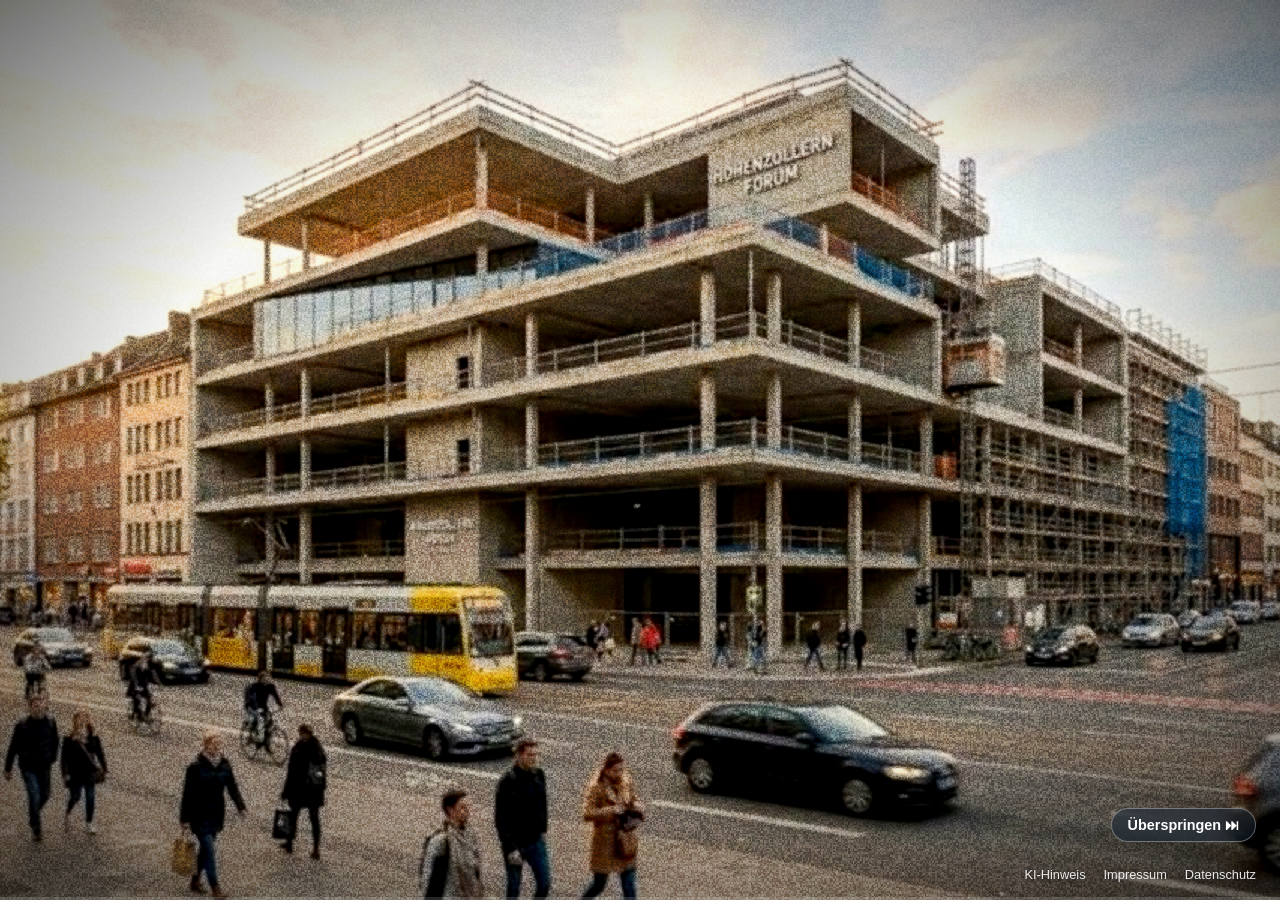
==== commit e5bc3093: "myDispo-Szene mit Logo-Einblendung, KI-Hinweis verlegt, Ton entfernt - neue Szene: erste 2,5 s des m" ====
--- a/index.html
+++ b/index.html
@@ -9,7 +9,7 @@
   <link rel="icon" type="image/png" href="Public/web/favicon-64.png?v=2026110705">
   <link rel="apple-touch-icon" href="Public/web/apple-touch-icon.png?v=2026110705">
   <link rel="preload" as="image" href="Public/web/hero.jpg?v=2026110705">
-  <link rel="stylesheet" href="hero.css?v=2026110807">
+  <link rel="stylesheet" href="hero.css?v=2026110811">
 </head>
 <body>
   <main class="stage" id="stage">
@@ -20,7 +20,7 @@
       <source src="Public/BS%20Solutions%20hero_Video_original.mp4?v=2026110705" type="video/mp4">
     </video>
 
-    <!-- Film: vier Clips, die mit Pixel-Übergang ineinander übergehen (Reihenfolge/Längen in hero.js) -->
+    <!-- Film: fünf Clips, die mit Pixel-Übergang ineinander übergehen (Reihenfolge/Längen in hero.js) -->
     <div class="film" id="film">
       <video class="clip is-active" id="clipA" muted playsinline preload="auto" poster="Public/web/bestand-poster.jpg?v=2026110705">
         <source src="Public/bg-video.mp4?v=2026110705" type="video/mp4">
@@ -34,9 +34,15 @@
       <video class="clip" id="clipD" muted playsinline preload="auto" poster="Public/web/future-poster.jpg?v=2026110705">
         <source src="Public/BS%20Future_Video_original.mp4?v=2026110705" type="video/mp4">
       </video>
-      <!-- Bestandsprofi-Logo (freigestellt): blendet mittig ein und wieder aus, sobald das bg-video (clipA) läuft – Animation per CSS -->
-      <div class="clip-title" aria-hidden="true">
+      <video class="clip" id="clipE" muted playsinline preload="auto" poster="Public/web/mydispo-kurz-poster.jpg?v=2026110801">
+        <source src="Public/myDispo_Film_kurz.mp4?v=2026110801" type="video/mp4">
+      </video>
+      <!-- Produkt-Logos (freigestellt): blenden mittig ein und wieder aus, sobald ihr Clip läuft – Animation per CSS -->
+      <div class="clip-title clip-title--bestandsprofi" aria-hidden="true">
         <img src="Public/web/logo-bestandsprofi-hell.png?v=2026110804" alt="">
+      </div>
+      <div class="clip-title clip-title--mydispo" aria-hidden="true">
+        <img src="Public/web/logo-mydispo-hell.png?v=2026110805" alt="">
       </div>
       <!-- Film-Look: Pixel-Glitch, Korn, Kratzer, Flackern, Vignette -->
       <canvas class="pixel-fx" id="pixelFx" aria-hidden="true"></canvas>
@@ -67,7 +73,6 @@
 
     <!-- Steuerung während des Films -->
     <div class="film-controls" id="filmControls">
-      <button type="button" class="ctrl" id="soundBtn" aria-pressed="false">🔇 Ton an</button>
       <button type="button" class="ctrl" id="skipBtn">Überspringen ⏭</button>
     </div>
     <div class="progress" id="progress"><span id="progressBar"></span></div>
@@ -80,16 +85,16 @@
       <button type="button" class="ctrl" id="replayBtn">↻ Film von vorn</button>
     </div>
 
-    <!-- immer sichtbar: KI-Kennzeichnung (EU AI Act Art. 50) und Pflichtlinks -->
+    <!-- immer sichtbar: Pflichtlinks; KI-Kennzeichnung (EU AI Act Art. 50) steht in Datenschutz/Impressum, nicht auf dem Video -->
     <footer class="footer-bar">
-      <p class="ai-label">KI-generierter Film · dargestellte Personen sind nicht real</p>
       <nav class="legal-links">
+        <a href="datenschutz.html#ki-hinweis">KI-Hinweis</a>
         <a href="impressum.html">Impressum</a>
         <a href="datenschutz.html">Datenschutz</a>
       </nav>
     </footer>
   </main>
 
-  <script src="hero.js?v=2026110803"></script>
+  <script src="hero.js?v=2026110811"></script>
 </body>
 </html>
--- a/hero.css
+++ b/hero.css
@@ -31,7 +31,8 @@
   pointer-events: none;
 }
 
-/* ---------- Bestandsprofi-Logo zum bg-video: freigestellt, mittig ein- und ausblenden ---------- */
+/* ---------- Produkt-Logos im Film: freigestellt, mittig ein- und ausblenden ---------- */
+/* Bestandsprofi zum bg-video (clipA), myDispo zum myDispo-Film (clipE) */
 .clip-title {
   position: absolute; z-index: 1; left: 50%; top: 50%;
   width: clamp(280px, 46vw, 760px);
@@ -42,8 +43,16 @@
   width: 100%; height: auto; display: block;
   filter: drop-shadow(0 4px 18px rgba(0,0,0,.6)) drop-shadow(0 1px 4px rgba(0,0,0,.5));
 }
-/* Clip ist 4 s sichtbar: ein (0,4–1,2 s), stehen, aus (bis 3,2 s) – vor dem Pixel-Übergang */
-#clipA.is-active ~ .clip-title { animation: clipTitle 4s ease both; }
+/* bg-video ist 4 s sichtbar: ein (0,4–1,2 s), stehen, aus (bis 3,2 s) – vor dem Pixel-Übergang */
+#clipA.is-active ~ .clip-title--bestandsprofi { animation: clipTitle 4s ease both; }
+/* myDispo-Film ist 2,5 s sichtbar: ein (0,2–0,6 s), 1 s voll sichtbar (bis 1,6 s), aus (bis 2 s) */
+#clipE.is-active ~ .clip-title--mydispo { animation: clipTitleShort 2.5s ease both; }
+@keyframes clipTitleShort {
+  0%, 8%    { opacity: 0; transform: translate(-50%, -50%) scale(.96); filter: blur(8px); }
+  24%       { opacity: 1; transform: translate(-50%, -50%) scale(1);   filter: blur(0); }
+  64%       { opacity: 1; transform: translate(-50%, -50%) scale(1.02); filter: blur(0); }
+  80%, 100% { opacity: 0; transform: translate(-50%, -50%) scale(1.04); filter: blur(6px); }
+}
 @keyframes clipTitle {
   0%, 10% { opacity: 0; transform: translate(-50%, -50%) scale(.96); filter: blur(8px); }
   30%     { opacity: 1; transform: translate(-50%, -50%) scale(1);   filter: blur(0); }
@@ -51,7 +60,7 @@
   80%, 100% { opacity: 0; transform: translate(-50%, -50%) scale(1.04); filter: blur(6px); }
 }
 @media (max-aspect-ratio: 1/1) { .clip-title { width: 84vw; } }
-@media (prefers-reduced-motion: reduce) { #clipA.is-active ~ .clip-title { animation: none; } }
+@media (prefers-reduced-motion: reduce) { .clip.is-active ~ .clip-title { animation: none; } }
 
 /* ---------- Film-Look ---------- */
 .clip { filter: contrast(1.14) saturate(1.18) sepia(.06) brightness(.97); }
@@ -175,7 +184,7 @@
   position: absolute; right: 24px; bottom: 58px; z-index: 8; display: flex; gap: 10px;
   transition: opacity .4s;
 }
-/* während des Hero-Videos bleibt nur der Ton-Button sichtbar */
+/* während des Hero-Videos wird „Überspringen“ ausgeblendet */
 .stage.revealed #skipBtn { display: none; }
 
 .progress { position: absolute; left: 0; right: 0; bottom: 0; height: 3px; background: rgba(255,255,255,.15); z-index: 8; }
@@ -197,24 +206,16 @@
 .stage.final .end-ui { opacity: 1; pointer-events: auto; }
 .stage:not(.revealed) #replayBtn { opacity: 0; pointer-events: none; transition: opacity .4s; }
 
-/* Fußleiste: KI-Hinweis + Impressum/Datenschutz – jederzeit sichtbar */
+/* Fußleiste: KI-Hinweis/Impressum/Datenschutz (nur Links) – jederzeit sichtbar */
 .footer-bar {
   position: absolute; left: 24px; right: 24px; bottom: 18px; z-index: 8;
-  display: flex; justify-content: space-between; align-items: center; gap: 16px;
+  display: flex; justify-content: flex-end; align-items: center; gap: 16px;
   font-size: .8rem; pointer-events: none;
 }
 .footer-bar > * { pointer-events: auto; }
-.ai-label {
-  margin: 0; padding: .35em .8em; border-radius: 999px;
-  color: rgba(255,255,255,.92); background: rgba(10,30,50,.45);
-  border: 1px solid rgba(255,255,255,.25);
-  backdrop-filter: blur(6px); -webkit-backdrop-filter: blur(6px);
-}
 .legal-links { display: flex; gap: 18px; }
 .legal-links a { color: rgba(255,255,255,.9); text-decoration: none; text-shadow: 0 1px 6px rgba(0,0,0,.7); }
 .legal-links a:hover, .legal-links a:focus-visible { text-decoration: underline; }
-.ctrl.pulse { animation: pulse 1.6s ease-in-out infinite; }
-@keyframes pulse { 0%, 100% { box-shadow: 0 0 0 0 rgba(26,136,207,.7); } 50% { box-shadow: 0 0 0 10px rgba(26,136,207,0); } }
 
 /* ---------- Claim & Verlauf (nur im Hochformat sichtbar) ---------- */
 .claim {                      /* Querformat: Text steckt im Video → nur für Screenreader/Suchmaschinen */
@@ -253,7 +254,7 @@
   /* läuft der Film erneut, würden die Logos mittig das Bild verdecken → bis zum Schlussbild ausblenden */
   .stage.logos-in:not(.revealed) .logo-bar { opacity: 0; pointer-events: none; }
 
-  /* Steuerung in einer Zeile: links „Film von vorn“, rechts Ton/Überspringen */
+  /* Steuerung in einer Zeile: links „Film von vorn“, rechts „Überspringen“ */
   .film-controls { left: auto; right: 16px; bottom: calc(70px + env(safe-area-inset-bottom)); gap: 8px; }
   .end-ui { left: 16px; transform: none; bottom: calc(70px + env(safe-area-inset-bottom)); }
   .ctrl { font-size: .85rem; padding: .55em 1em; }
@@ -262,7 +263,6 @@
     left: 12px; right: 12px; bottom: calc(12px + env(safe-area-inset-bottom));
     flex-direction: column; gap: 6px; font-size: .72rem;
   }
-  .ai-label { text-align: center; }
 }
 
 /* ---------- Mobil: Querformat (niedrige Höhe) ---------- */
